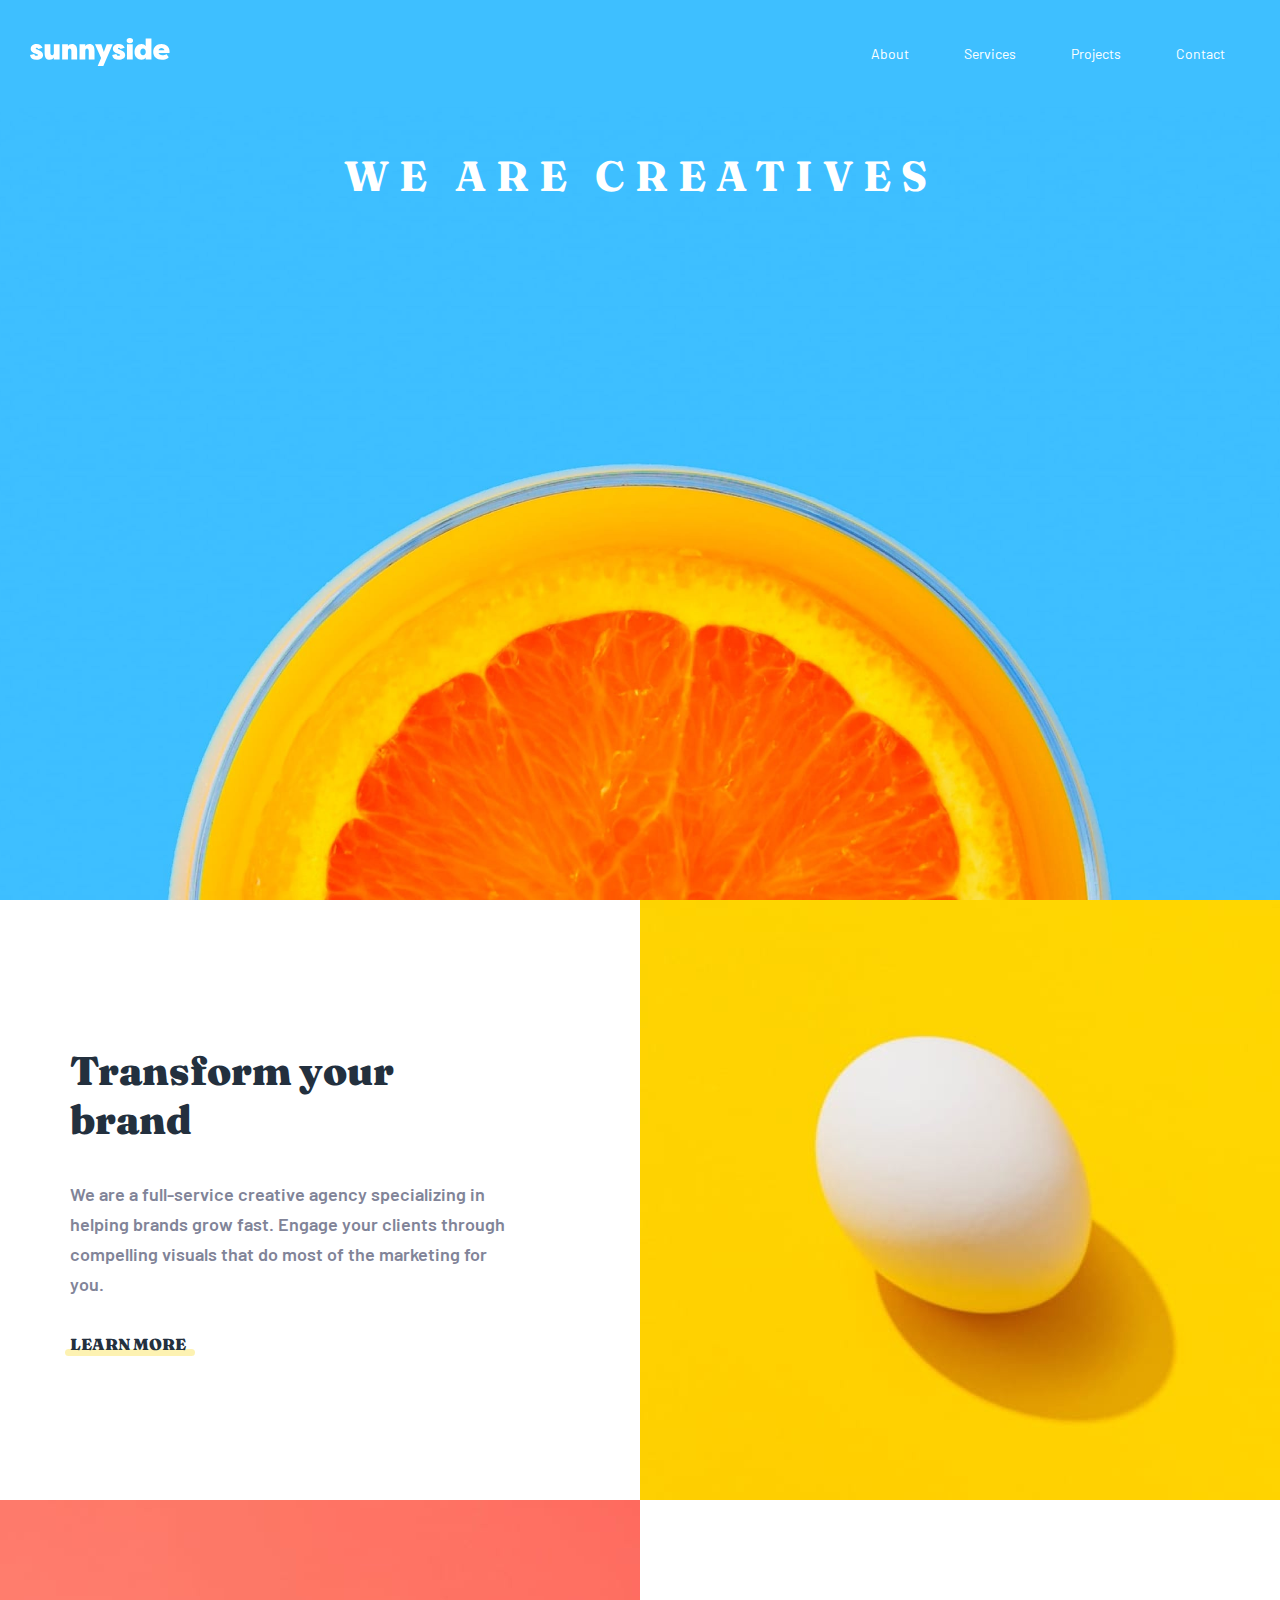
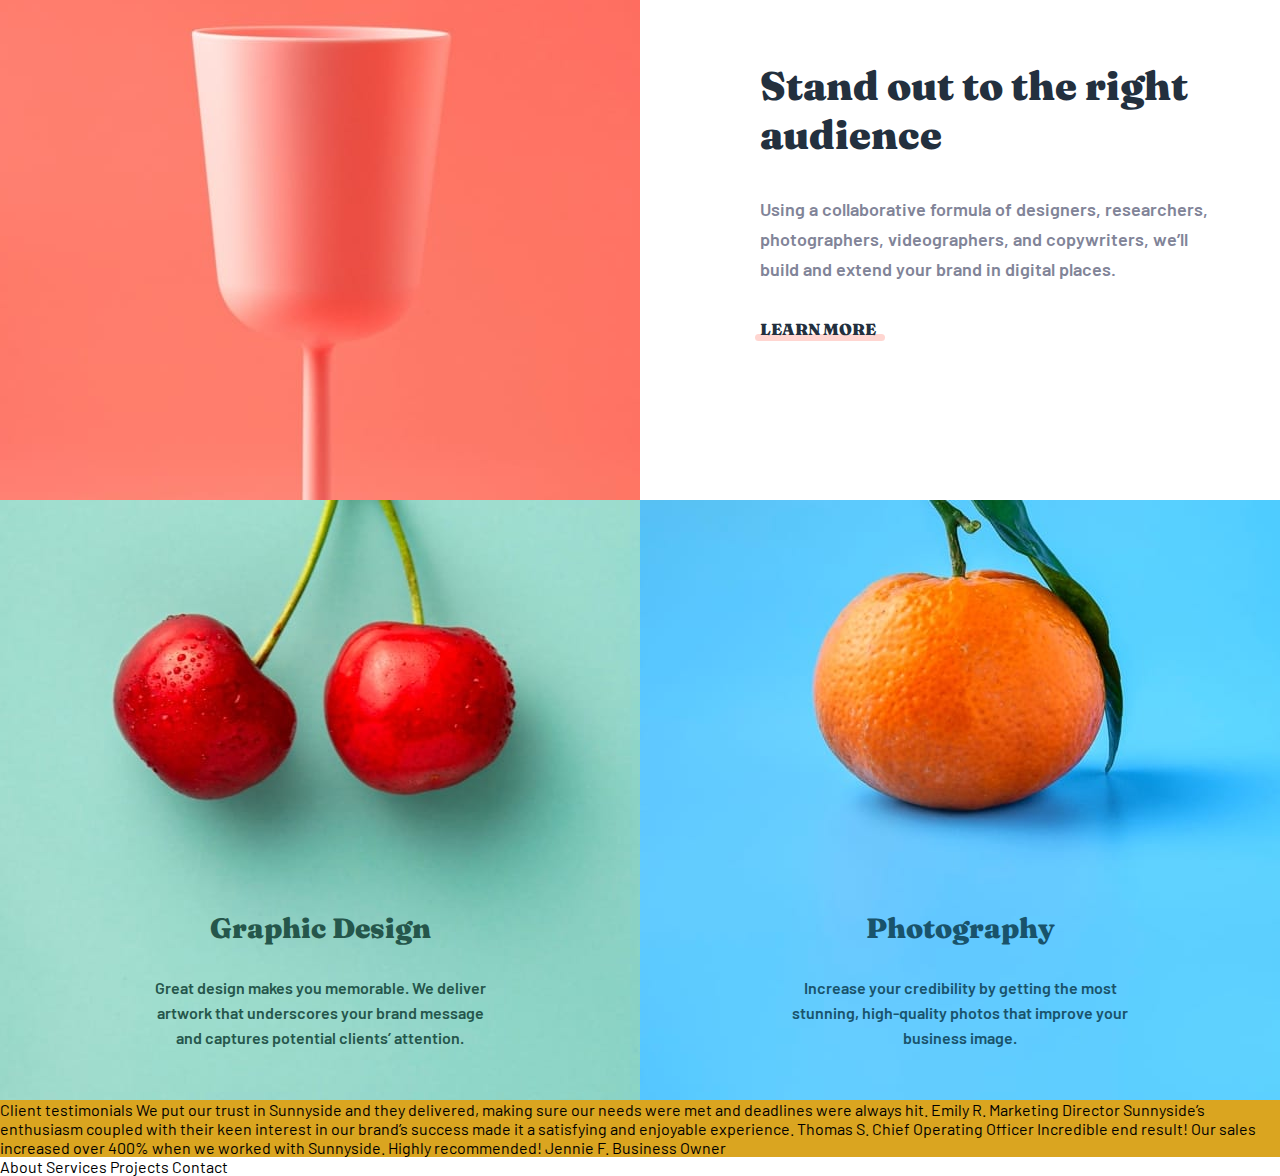
==== index.html @ e9a4edba "first commit" ====
<!DOCTYPE html>
<html lang="en">
<head>
    <meta charset="UTF-8">
    <meta name="viewport" content="width=device-width, initial-scale=1.0">

    <link rel="icon" type="image/png" sizes="32x32" href="./images/favicon-32x32.png">

    <link rel="preconnect" href="https://fonts.googleapis.com">
    <link rel="preconnect" href="https://fonts.gstatic.com" crossorigin>
    <link href="https://fonts.googleapis.com/css2?family=Barlow:wght@600&display=swap" rel="stylesheet">
    <link rel="preconnect" href="https://fonts.googleapis.com">
    <link rel="preconnect" href="https://fonts.gstatic.com" crossorigin>
    <link href="https://fonts.googleapis.com/css2?family=Fraunces:opsz,wght@9..144,100..900&display=swap" rel="stylesheet">

    <link rel="stylesheet" href="./src/reset.css">
    <link rel="stylesheet" href="./src/variables.css">
    <link rel="stylesheet" href="./src/style.css">

    <title>Frontend Mentor | Sunnyside agency landing page</title>
</head>
<body>
    <header>
        <a href="#" alt="Sunnyside logo">
            <img src="./src/images/logo.svg" alt="Sunnyside Logo">
        </a>
        <nav>
            <ul>
                <li>About</li>
                <li>Services</li>
                <li>Projects</li>
                <li>Contact</li>
            </ul>
        </nav>
    </header>
    <main>
        <section class="hero">
            <h1>We are creatives</h1>
        </section>
        <section class="services">
            <div class="services-1">
                <div class="service-without-bg">
                    <h2>Transform your brand</h2>
                    <p class="description">We are a full-service creative agency specializing in helping brands grow fast. 
                    Engage your clients through compelling visuals that do most of the marketing for you.</p>
                    <p class="learn-more-service-1">Learn more</p>
                </div>
            </div>
            <div class="services-2">
            </div>
            <div class="services-3">
            </div>
            <div class="services-4">
                <div class="service-without-bg">
                    <h2>Stand out to the right audience</h2>
                    <p class="description"> Using a collaborative formula of designers, researchers, photographers, videographers, and copywriters, we’ll build and extend your brand in digital places.</p>
                    <p class="learn-more-service-2">Learn more</p>
                </div>
            </div>
            <div class="services-5">
                <div class="design">
                    <h2>Graphic Design</h2>
                    <p>Great design makes you memorable. We deliver artwork that underscores your brand message and captures potential clients’ attention.</p>
                </div>
            </div>
            <div class="services-6">
                <div class="photography">
                    <h2>Photography</h2>
                    <p>Increase your credibility by getting the most stunning, high-quality photos that improve your business image.</p>
                </div>
            </div>
        </section>
        <section class="clients-testimonials">
            Client testimonials
        
            We put our trust in Sunnyside and they delivered, making sure our needs were met and deadlines were always hit.
            Emily R.
            Marketing Director
        
            Sunnyside’s enthusiasm coupled with their keen interest in our brand’s success made it a satisfying and enjoyable experience.
            Thomas S.
            Chief Operating Officer
        
            Incredible end result! Our sales increased over 400% when we worked with Sunnyside. Highly recommended!
            Jennie F.
            Business Owner
        </section>
    </main>
    <footer>
        About
        Services
        Projects
        Contact
    </footer>
</body>
</html>
---- src/variables.css ----
:root{
    --Soft-red: hsl(7, 99%, 70%);
    --Yellow: hsl(51, 100%, 49%);
    --Dark-desaturat-cyan: hsl(167, 40%, 24%);
    --Dark-blue: hsl(198, 62%, 26%);
    --Dark-moderate-cyan: hsl(168, 34%, 41%);
    
    --Very-dark-desaturated-blue: hsl(212, 27%, 19%);
    --Very-dark-grayish-blue: hsl(213, 9%, 39%);
    --Dark-grayish-blue: hsl(232, 10%, 55%);
    --Grayish-blue: hsl(210, 4%, 67%);
}
---- src/style.css ----
body{
    font-family: 'Barlow', sans-serif;
}

header{
    background-color: #3EBFFF;
    display: flex;
    justify-content: space-between;
    align-items: center;
    padding: 30px;
    position: absolute;
    width: 100%;
}

header > a > img{
    width: 140px;
} 

header > nav > ul{
    color: white;
    display: flex;
    justify-items: center;
    gap: 5px;
}

header > nav > ul > li{
    font-size: 14px;
    padding: 15px 25px;
}

header > nav > ul > li:hover{
    background-color: #fff;
    border-radius: 30px;
    color: #000;
    font-family: 'Fraunces', serif;
    font-weight: 900;
    text-transform: uppercase;
    font-size: 12px;
}

main{
    background-color: goldenrod;
}

.hero{
    background-image: url(./images/desktop/image-header.jpg);
    background-repeat: no-repeat;
    background-size: cover;
    background-position: bottom;
    height: 100vh;
    display: flex;
    justify-content: center;
    padding-top: 100px;
}

.hero > h1{
    font-size: 42px;
    color: #fff;
    margin-top: 50px;
    text-transform: uppercase;
    font-family: 'Fraunces', serif;
    letter-spacing: 10px;
}

.services{
    background-color: greenyellow;
    display: grid;
    grid-template: repeat(3, 600px) / repeat(2, 1fr);
}

.services-1{
    grid-column: 1 / span 1;
    display: flex;
    justify-content: flex-end;
    padding: 0 120px 0 0;
    background-color: #fff;
}

.services-2{
    background: url(./images/desktop/image-transform.jpg) no-repeat center / cover;
    grid-column: 2 / span 1;
}

.services-3{
    background: url(./images/desktop/image-stand-out.jpg) no-repeat center / cover;
    grid-column: 1 / span 1;
}

.services-4{
    background-color: #fff;
    grid-column: 1 / span 1;
    display: flex;
    padding: 0 0 0 120px;
    grid-column: 2 / span 1;
}

.services-5, .services-6{
    display: flex;
    justify-content: center;
    align-items: end;
    padding: 0 0 50px 0;
}

.services-5{
    grid-column: 1 / span 1;
    background: url(./images/desktop/image-graphic-design.jpg) no-repeat top / cover;
}

.services-6{
    grid-column: 2 / span 1;
    background: url(./images/desktop/image-photography.jpg) no-repeat top / cover;
}

.service-without-bg{
    display: flex;
    justify-content: center;
    flex-direction: column;
    text-align: left;
    gap: 35px;
    max-width: 450px;
}

.service-without-bg> h2{
    font-size: 40px;
    font-family: 'Fraunces', serif;
    font-weight: 900;
    color: var(--Very-dark-desaturated-blue);
} 

.service-without-bg > .description{
    font-size: 18px;
    font-weight: 600;
    color: var(--Dark-grayish-blue);
    line-height: 30px;
} 

.service-without-bg > .learn-more-service-1, .service-without-bg > .learn-more-service-2{
    font-size: 16px;
    display: inline-block;
    font-family: 'Fraunces', serif;
    font-weight: 900;
    color: var(--Very-dark-desaturated-blue);
    text-transform: uppercase;
    position: relative;
    z-index: 1;
} 

.service-without-bg > .learn-more-service-1::after, .service-without-bg > .learn-more-service-2::after{
    content: '';
    position: absolute;
    top: 15px;
    left: -5px;
    border-radius: 30px;
    width: 130px;
    height: 7px;
    z-index: -1;
    opacity: 30%;
}

.learn-more-service-1::after{
    background-color: var(--Yellow);
}

.learn-more-service-2::after{
    background-color: var(--Soft-red);
}

.learn-more-service-1:hover::after, .learn-more-service-2:hover::after{
    opacity: 100%;
}

.design, .photography{
    display: flex;
    flex-direction: column;
    text-align: center;
    gap: 30px;
    max-width: 350px;
}

.design > h2, .photography > h2{
    font-family: 'Fraunces', serif;
    font-size: 28px;
    font-weight: 900;
}

.design > p, .photography > p{
    font-size: 16px;
    line-height: 25px;
    font-weight: 600;
}

.design{
    color: var(--Dark-desaturat-cyan);
}

.photography{
    color: var(--Dark-blue);
}


.client-testimonials{
    background-color: #fff;
}
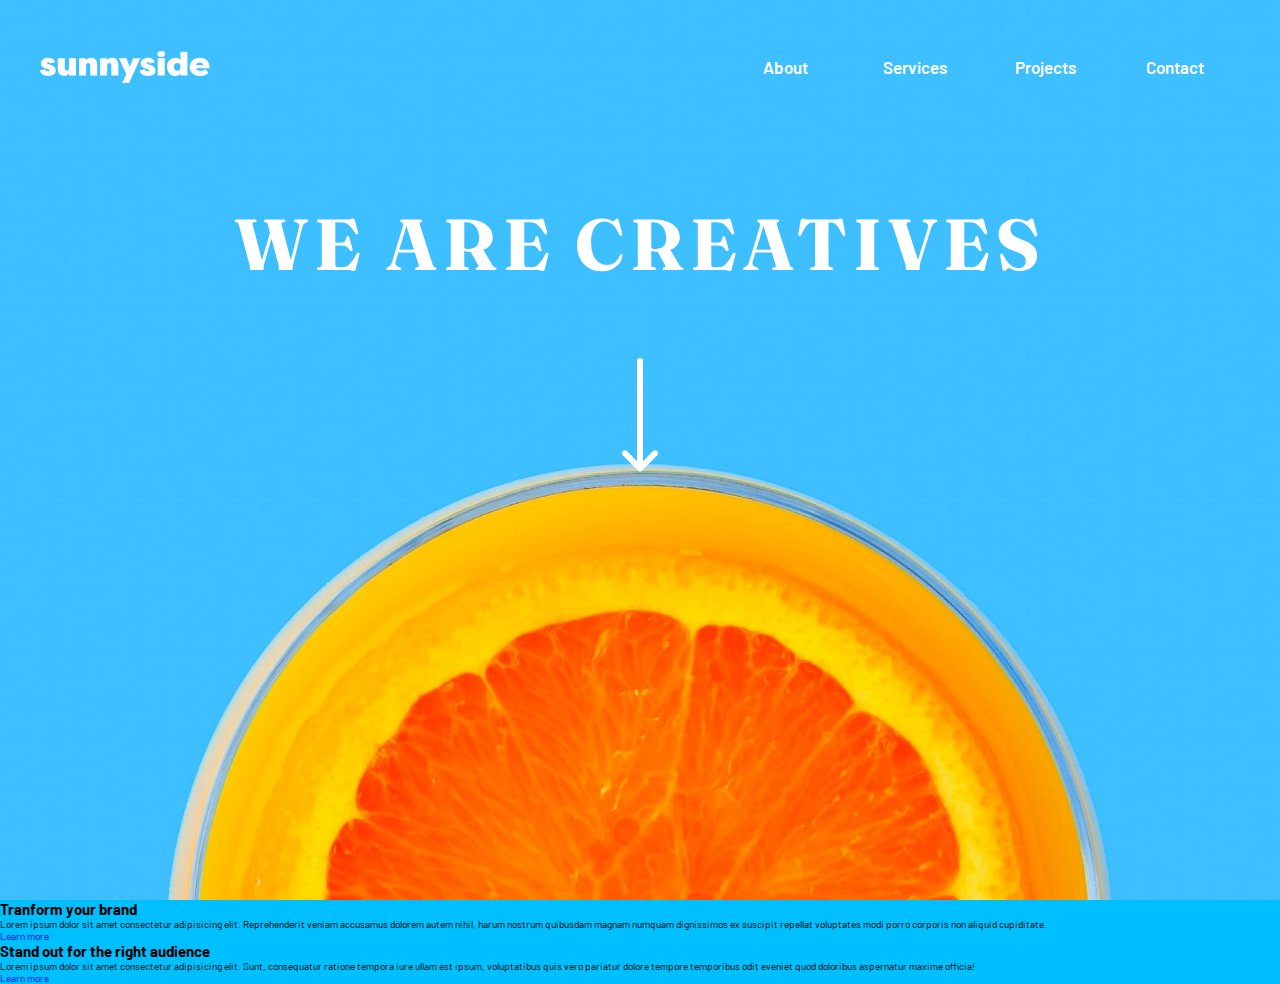
==== commit 6ccfcc32: "style: header and hero" ====
--- a/index.html
+++ b/index.html
@@ -3,94 +3,76 @@
 <head>
     <meta charset="UTF-8">
     <meta name="viewport" content="width=device-width, initial-scale=1.0">
+    <title>Sunnyside Agency</title>
 
-    <link rel="icon" type="image/png" sizes="32x32" href="./images/favicon-32x32.png">
+<link rel="stylesheet" href="./src/reset.css">
+<link rel="stylesheet" href="./src/variables.css">
+<link rel="stylesheet" href="./src/global.css">
+<link rel="stylesheet" href="./src/header.css">
 
-    <link rel="preconnect" href="https://fonts.googleapis.com">
-    <link rel="preconnect" href="https://fonts.gstatic.com" crossorigin>
-    <link href="https://fonts.googleapis.com/css2?family=Barlow:wght@600&display=swap" rel="stylesheet">
-    <link rel="preconnect" href="https://fonts.googleapis.com">
-    <link rel="preconnect" href="https://fonts.gstatic.com" crossorigin>
-    <link href="https://fonts.googleapis.com/css2?family=Fraunces:opsz,wght@9..144,100..900&display=swap" rel="stylesheet">
+<link rel="preconnect" href="https://fonts.googleapis.com">
+<link rel="preconnect" href="https://fonts.gstatic.com" crossorigin>
+<link href="https://fonts.googleapis.com/css2?family=Roboto:wght@100;400;500;700;900&display=swap" rel="stylesheet">
 
-    <link rel="stylesheet" href="./src/reset.css">
-    <link rel="stylesheet" href="./src/variables.css">
-    <link rel="stylesheet" href="./src/style.css">
-
-    <title>Frontend Mentor | Sunnyside agency landing page</title>
 </head>
 <body>
     <header>
-        <a href="#" alt="Sunnyside logo">
-            <img src="./src/images/logo.svg" alt="Sunnyside Logo">
-        </a>
-        <nav>
+        <img src="./src/images/logo.svg" alt="Sunnyside Logo" class="logo">
+        <nav class="menu">
+            <input type="checkbox" id="hamburger-menu">
+            <label for="hamburger-menu">
+                <img src="./src/images/icon-hamburger.svg" class="hamburger">
+            </label>
+            <div class="triangle"></div>
             <ul>
-                <li>About</li>
-                <li>Services</li>
-                <li>Projects</li>
-                <li>Contact</li>
+                <li>
+                    <a href="#about">About</a>
+                </li>
+                <li>
+                    <a href="#services">Services</a>
+                </li>
+                <li>
+                    <a href="#projects">Projects</a>
+                </li>
+                <li>
+                    <a href="#contact">Contact</a>
+                </li>
             </ul>
         </nav>
     </header>
-    <main>
-        <section class="hero">
+        <section id="hero">
             <h1>We are creatives</h1>
-        </section>
-        <section class="services">
-            <div class="services-1">
-                <div class="service-without-bg">
-                    <h2>Transform your brand</h2>
-                    <p class="description">We are a full-service creative agency specializing in helping brands grow fast. 
-                    Engage your clients through compelling visuals that do most of the marketing for you.</p>
-                    <p class="learn-more-service-1">Learn more</p>
-                </div>
+            <img src="./src/images/icon-arrow-down.svg" class="arrow">
+        </section>    
+        <section id="about">
+            <div>
+                <h2>Tranform your brand</h2>
+                <p>Lorem ipsum dolor sit amet consectetur adipisicing elit. Reprehenderit veniam accusamus dolorem autem nihil, harum nostrum quibusdam magnam numquam dignissimos ex suscipit repellat voluptates modi porro corporis non aliquid cupiditate.</p>
+                <a href="#" class="learn-more">Learn more</a>
             </div>
-            <div class="services-2">
+            <div>
+
             </div>
-            <div class="services-3">
+            <div>
+
             </div>
-            <div class="services-4">
-                <div class="service-without-bg">
-                    <h2>Stand out to the right audience</h2>
-                    <p class="description"> Using a collaborative formula of designers, researchers, photographers, videographers, and copywriters, we’ll build and extend your brand in digital places.</p>
-                    <p class="learn-more-service-2">Learn more</p>
-                </div>
-            </div>
-            <div class="services-5">
-                <div class="design">
-                    <h2>Graphic Design</h2>
-                    <p>Great design makes you memorable. We deliver artwork that underscores your brand message and captures potential clients’ attention.</p>
-                </div>
-            </div>
-            <div class="services-6">
-                <div class="photography">
-                    <h2>Photography</h2>
-                    <p>Increase your credibility by getting the most stunning, high-quality photos that improve your business image.</p>
-                </div>
+            <div>
+                <h2>Stand out for the right audience</h2>
+                <p>Lorem ipsum dolor sit amet consectetur adipisicing elit. Sunt, consequatur ratione tempora iure ullam est ipsum, voluptatibus quis vero pariatur dolore tempore temporibus odit eveniet quod doloribus aspernatur maxime officia!</p>
+                <a href="#" class="learn-more">Learn more</a>
             </div>
         </section>
-        <section class="clients-testimonials">
-            Client testimonials
-        
-            We put our trust in Sunnyside and they delivered, making sure our needs were met and deadlines were always hit.
-            Emily R.
-            Marketing Director
-        
-            Sunnyside’s enthusiasm coupled with their keen interest in our brand’s success made it a satisfying and enjoyable experience.
-            Thomas S.
-            Chief Operating Officer
-        
-            Incredible end result! Our sales increased over 400% when we worked with Sunnyside. Highly recommended!
-            Jennie F.
-            Business Owner
+        <section id="services">
+
         </section>
-    </main>
+        <section id="clients">
+
+        </section>
+        <section id="projects">
+
+        </section>
     <footer>
-        About
-        Services
-        Projects
-        Contact
+
     </footer>
 </body>
 </html>--- a/src/variables.css
+++ b/src/variables.css
@@ -1,12 +1,12 @@
 :root{
-    --Soft-red: hsl(7, 99%, 70%);
-    --Yellow: hsl(51, 100%, 49%);
-    --Dark-desaturat-cyan: hsl(167, 40%, 24%);
-    --Dark-blue: hsl(198, 62%, 26%);
-    --Dark-moderate-cyan: hsl(168, 34%, 41%);
-    
-    --Very-dark-desaturated-blue: hsl(212, 27%, 19%);
-    --Very-dark-grayish-blue: hsl(213, 9%, 39%);
-    --Dark-grayish-blue: hsl(232, 10%, 55%);
-    --Grayish-blue: hsl(210, 4%, 67%);
+    --red: hsl(7, 99%, 70%);
+    --yellow: hsl(51, 100%, 49%);
+    --darker-green: hsl(167, 40%, 24%);
+    --lighter-green: hsl(168, 34%, 41%);
+    --blue: hsl(198, 62%, 26%);
+
+    --neutral-blue-1: hsl(212, 27%, 19%);
+    --neutral-blue-2: hsl(213, 9%, 39%);
+    --neutral-blue-3: hsl(232, 10%, 55%);
+    --neutral-blue-4: hsl(210, 4%, 67%);
 }
--- a/src/global.css
+++ b/src/global.css
@@ -0,0 +1,61 @@
+@import url('https://fonts.googleapis.com/css2?family=Barlow:wght@400;600&display=swap');
+@import url('https://fonts.googleapis.com/css2?family=Fraunces:ital,opsz,wght@0,9..144,100..900;1,9..144,100..900&display=swap');
+
+html{
+    font-size: 62.5%;
+}
+
+body{
+    display: grid;
+    grid-template-areas:"header header header header"
+                        "hero hero hero hero"
+                        "about about about about"
+                        "services services services services"
+                        "clients clients clients clients"
+                        "projects projects projects projects"
+                        "footer footer footer footer";
+    grid-template-columns: repeat(4, 1fr);
+    font-family: 'Barlow', sans-serif;
+}
+
+#hero{
+    grid-area: hero;
+    height: 100vh;
+    background: url('../src/images/desktop/image-header.jpg') center  bottom / cover no-repeat;
+    display: flex;
+    flex-direction: column;
+    align-items: center;
+    gap: 70px;
+    text-transform: uppercase;
+    font-size: 3.6rem;
+    color: #fff;
+    padding-top: 200px;
+    font-family: 'Fraunces', serif;
+    font-weight: 900;
+    letter-spacing: 6px;
+}
+
+#about{
+    grid-area: about;
+    background-color: deepskyblue;
+}
+
+#services{
+    grid-area: services;
+    background-color: orchid;
+}
+
+#projects{
+    grid-area: clients;
+    background-color: orangered;
+}
+
+#projects{
+    grid-area: projects;
+    background-color: blueviolet;
+}
+
+footer{
+    grid-area: footer;
+    background-color: var(--lighter-green);
+}--- a/src/header.css
+++ b/src/header.css
@@ -0,0 +1,104 @@
+header{
+    grid-area: header;
+    position: absolute;
+    top: 0;
+    width: 100%;
+    display: flex;
+    justify-content: space-between;
+    align-items: center;
+    padding: 40px;
+}
+
+.logo{
+    width: 170px;
+}
+
+input{
+    display: none;
+}
+
+.hamburger{
+    display: none;
+}
+
+.menu > ul{
+    display: flex;
+}
+
+.menu > ul > li{
+    width: 130px;
+}
+
+.menu > ul > li > a{
+    display: inline-block;
+    width: 100%;
+    padding: 17px 0px;
+    font-size: 1.7rem;
+    font-weight: 600;
+    color: #fff;
+    text-align: center;
+} 
+
+.menu > ul > li > a:hover{
+    background-color: #fff;
+    color: var(--neutral-blue-1);
+    border-radius: 30px;
+    text-transform: uppercase;
+    font-family: 'Fraunces', serif;
+    font-weight: 700;
+    font-size: 1.5rem;
+}
+
+@media(max-width: 900px){
+
+    header{
+        padding: 40px 20px;
+    }
+
+    .logo{
+        width: 120px;
+    }
+
+    .hamburger{
+        display: block;
+    }
+
+    .menu > ul{
+        display: none;
+    }
+
+    input:checked ~ .triangle{
+        width: 50;
+        height: 50;
+        border-top: 20px solid transparent;
+        border-bottom: 20px solid transparent;
+        border-right: 20px solid #fff;
+        position: absolute;
+        right: 0;
+        top: 100px;
+        right: 20px;
+    }
+
+    input:checked ~ ul{
+        display: flex;
+        padding: 20px 0;
+    }
+
+    .menu ul{
+        align-items: center;
+        width: 320px;
+        flex-direction: column;
+        position: absolute;
+        top: 120px;
+        right: 20px;
+        background-color: #fff;
+    }
+
+    .menu > ul > li > a{
+        color: var(--neutral-blue-3);
+    }
+
+    .menu > ul > li > a:hover{
+        background-color: var(--yellow);
+    }
+}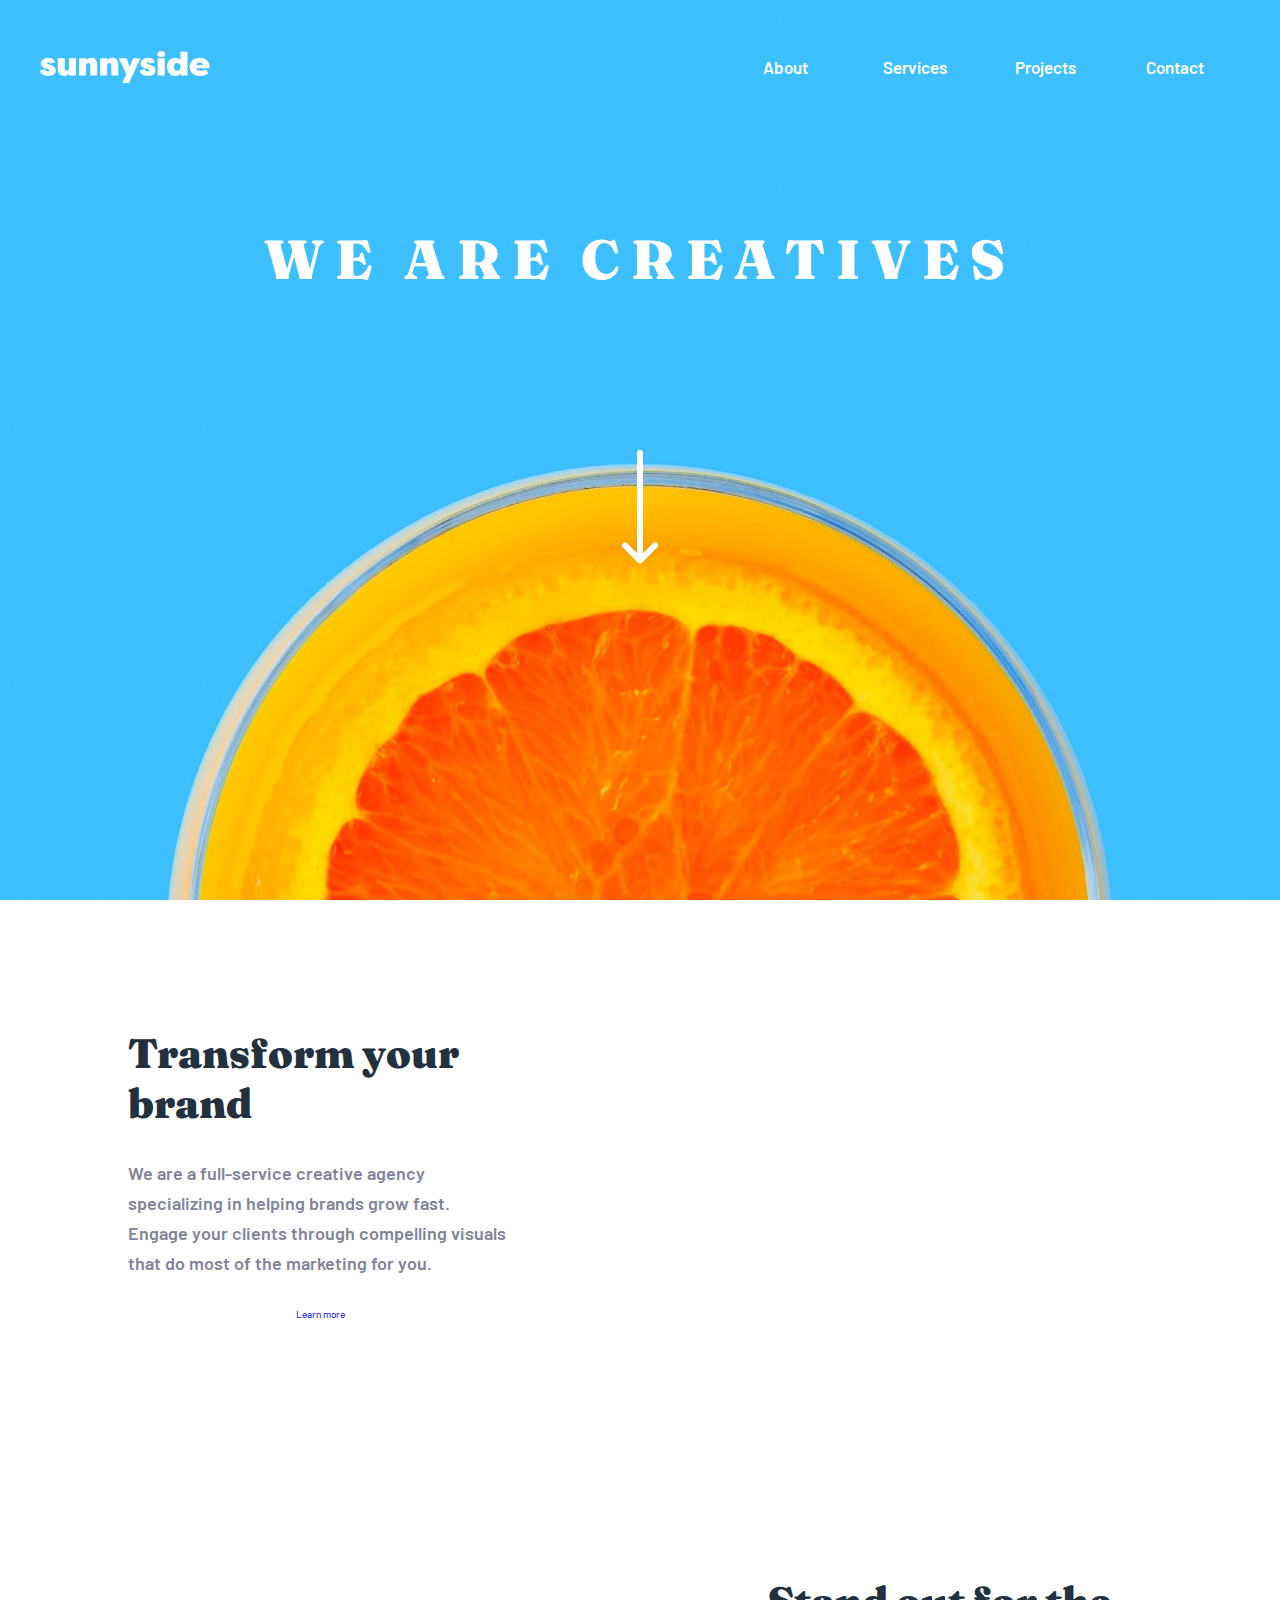
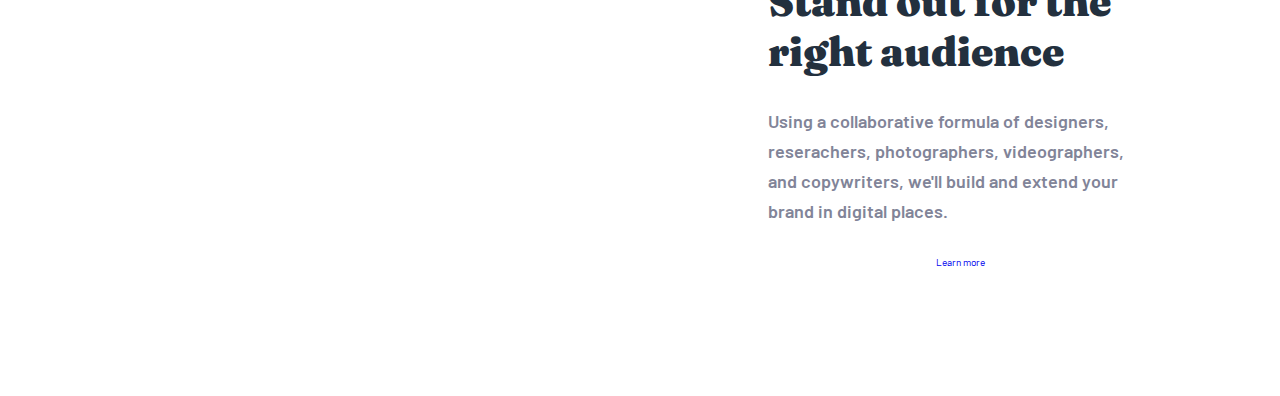
==== commit 35909f09: "Style: Hero" ====
--- a/index.html
+++ b/index.html
@@ -5,14 +5,16 @@
     <meta name="viewport" content="width=device-width, initial-scale=1.0">
     <title>Sunnyside Agency</title>
 
-<link rel="stylesheet" href="./src/reset.css">
-<link rel="stylesheet" href="./src/variables.css">
-<link rel="stylesheet" href="./src/global.css">
-<link rel="stylesheet" href="./src/header.css">
+    <link rel="stylesheet" href="./src/css/reset.css">
+    <link rel="stylesheet" href="./src/css/variables.css">
+    <link rel="stylesheet" href="./src/css/global.css">
+    <link rel="stylesheet" href="./src/css/header.css">
+    <link rel="stylesheet" href="./src/css/hero.css">
+    <link rel="stylesheet" href="./src/css/about.css">
 
-<link rel="preconnect" href="https://fonts.googleapis.com">
-<link rel="preconnect" href="https://fonts.gstatic.com" crossorigin>
-<link href="https://fonts.googleapis.com/css2?family=Roboto:wght@100;400;500;700;900&display=swap" rel="stylesheet">
+    <link rel="preconnect" href="https://fonts.googleapis.com">
+    <link rel="preconnect" href="https://fonts.gstatic.com" crossorigin>
+    <link href="https://fonts.googleapis.com/css2?family=Roboto:wght@100;400;500;700;900&display=swap" rel="stylesheet">
 
 </head>
 <body>
@@ -45,20 +47,24 @@
             <img src="./src/images/icon-arrow-down.svg" class="arrow">
         </section>    
         <section id="about">
-            <div>
-                <h2>Tranform your brand</h2>
-                <p>Lorem ipsum dolor sit amet consectetur adipisicing elit. Reprehenderit veniam accusamus dolorem autem nihil, harum nostrum quibusdam magnam numquam dignissimos ex suscipit repellat voluptates modi porro corporis non aliquid cupiditate.</p>
+            <div class="about-text">
+                <h2>Transform your brand</h2>
+                <p>
+                    We are a full-service creative agency specializing in helping brands grow fast. Engage your clients through compelling visuals that do most of the marketing for you.
+                </p>
                 <a href="#" class="learn-more">Learn more</a>
             </div>
-            <div>
+            <div clas="about-img">
 
             </div>
-            <div>
+            <div clas="about-img">
 
             </div>
-            <div>
+            <div class="about-text">
                 <h2>Stand out for the right audience</h2>
-                <p>Lorem ipsum dolor sit amet consectetur adipisicing elit. Sunt, consequatur ratione tempora iure ullam est ipsum, voluptatibus quis vero pariatur dolore tempore temporibus odit eveniet quod doloribus aspernatur maxime officia!</p>
+                <p>
+                    Using a collaborative formula of designers, reserachers, photographers, videographers, and copywriters, we'll build and extend your brand in digital places.
+                </p>
                 <a href="#" class="learn-more">Learn more</a>
             </div>
         </section>
--- a/src/css/variables.css
+++ b/src/css/variables.css
@@ -0,0 +1,12 @@
+:root{
+    --red: hsl(7, 99%, 70%);
+    --yellow: hsl(51, 100%, 49%);
+    --darker-green: hsl(167, 40%, 24%);
+    --lighter-green: hsl(168, 34%, 41%);
+    --blue: hsl(198, 62%, 26%);
+
+    --neutral-blue-1: hsl(212, 27%, 19%);
+    --neutral-blue-2: hsl(213, 9%, 39%);
+    --neutral-blue-3: hsl(232, 10%, 55%);
+    --neutral-blue-4: hsl(210, 4%, 67%);
+}
--- a/src/css/global.css
+++ b/src/css/global.css
@@ -0,0 +1,40 @@
+@import url('https://fonts.googleapis.com/css2?family=Barlow:wght@400;600&display=swap');
+@import url('https://fonts.googleapis.com/css2?family=Fraunces:ital,opsz,wght@0,9..144,100..900;1,9..144,100..900&display=swap');
+
+html{
+    font-size: 62.5%;
+}
+
+body{
+    display: grid;
+    grid-template-areas:"header header header header"
+                        "hero hero hero hero"
+                        "about about about about"
+                        "services services services services"
+                        "clients clients clients clients"
+                        "projects projects projects projects"
+                        "footer footer footer footer";
+    grid-template-columns: repeat(4, 1fr);
+    font-family: 'Barlow', sans-serif;
+}
+
+
+#services{
+    grid-area: services;
+    background-color: orchid;
+}
+
+#projects{
+    grid-area: clients;
+    background-color: orangered;
+}
+
+#projects{
+    grid-area: projects;
+    background-color: blueviolet;
+}
+
+footer{
+    grid-area: footer;
+    background-color: var(--lighter-green);
+}--- a/src/css/header.css
+++ b/src/css/header.css
@@ -0,0 +1,105 @@
+header{
+    grid-area: header;
+    position: absolute;
+    top: 0;
+    width: 100%;
+    display: flex;
+    justify-content: space-between;
+    align-items: center;
+    padding: 40px;
+}
+
+.logo{
+    width: 170px;
+}
+
+input{
+    display: none;
+}
+
+.hamburger{
+    display: none;
+}
+
+.menu > ul{
+    display: flex;
+}
+
+.menu > ul > li{
+    width: 130px;
+}
+
+.menu > ul > li > a{
+    display: inline-block;
+    width: 100%;
+    padding: 17px 0px;
+    font-size: 1.7rem;
+    font-weight: 600;
+    color: #fff;
+    text-align: center;
+} 
+
+.menu > ul > li > a:hover{
+    background-color: #fff;
+    color: var(--neutral-blue-1);
+    border-radius: 30px;
+    text-transform: uppercase;
+    font-family: 'Fraunces', serif;
+    font-weight: 700;
+    font-size: 1.5rem;
+}
+
+@media(max-width: 900px){
+
+    header{
+        padding: 40px 20px;
+    }
+
+    .logo{
+        width: 120px;
+    }
+
+    .hamburger{
+        display: block;
+    }
+
+    .menu > ul{
+        display: none;
+    }
+
+    input:checked ~ .triangle{
+        width: 50;
+        height: 50;
+        border-top: 20px solid transparent;
+        border-bottom: 20px solid transparent;
+        border-right: 20px solid #fff;
+        position: absolute;
+        right: 0;
+        top: 100px;
+        right: 20px;
+    }
+
+    input:checked ~ ul{
+        display: flex;
+        padding: 20px 0;
+        z-index: 1;
+    }
+
+    .menu ul{
+        align-items: center;
+        width: 320px;
+        flex-direction: column;
+        position: absolute;
+        top: 120px;
+        right: 20px;
+        background-color: #fff;
+    }
+
+    .menu > ul > li > a{
+        color: var(--neutral-blue-3);
+    }
+
+    .menu > ul > li > a:hover{
+        background-color: var(--yellow);
+    }
+}--- a/src/css/hero.css
+++ b/src/css/hero.css
@@ -0,0 +1,37 @@
+#hero{
+    grid-area: hero;
+    height: 100vh;
+    background: url('../images/desktop/image-header.jpg') center  bottom / cover no-repeat;
+    display: flex;
+    justify-content: center;
+}
+
+#hero > h1{
+    text-transform: uppercase;
+    font-family: 'Fraunces', serif;
+    font-weight: 900;
+    letter-spacing: 1.1rem;
+    font-size: 5.5rem;
+    color: #fff;
+    position: absolute;
+    top: 25%;
+    text-align: center;
+}
+
+#hero > .arrow{
+    top: 50%;
+    position: absolute;
+    animation: downarrow 0.8s infinite alternate ease-in-out;
+}
+
+@-webkit-keyframes downarrow{
+    0% { -webkit-transform: translateY(-40px); opacity: 0.1;}
+    100% { -webkit-transform: translateY(0); opacity: 1;}
+}
+
+@media(max-width: 900px){
+
+    #hero > h1{
+        font-size: 3.5rem;
+    }
+}--- a/src/css/about.css
+++ b/src/css/about.css
@@ -0,0 +1,28 @@
+#about{
+    grid-area: about;
+    display: grid;
+    grid-template-columns: 1fr 1fr;
+}
+
+.about-text{
+    padding: 20%;
+    display: flex;
+    flex-direction: column;
+    align-items: center;
+    justify-content: center;
+    gap: 30px;
+}
+
+.about-text > h2{
+    color: var(--neutral-blue-1);
+    font-family: 'Fraunces', serif;
+    font-size: 4.1rem;
+    font-weight: 900;
+}
+
+.about-text > p{
+    color: var(--neutral-blue-3);
+    font-size: 1.8rem;
+    font-weight: 600;
+    line-height: 3rem;
+}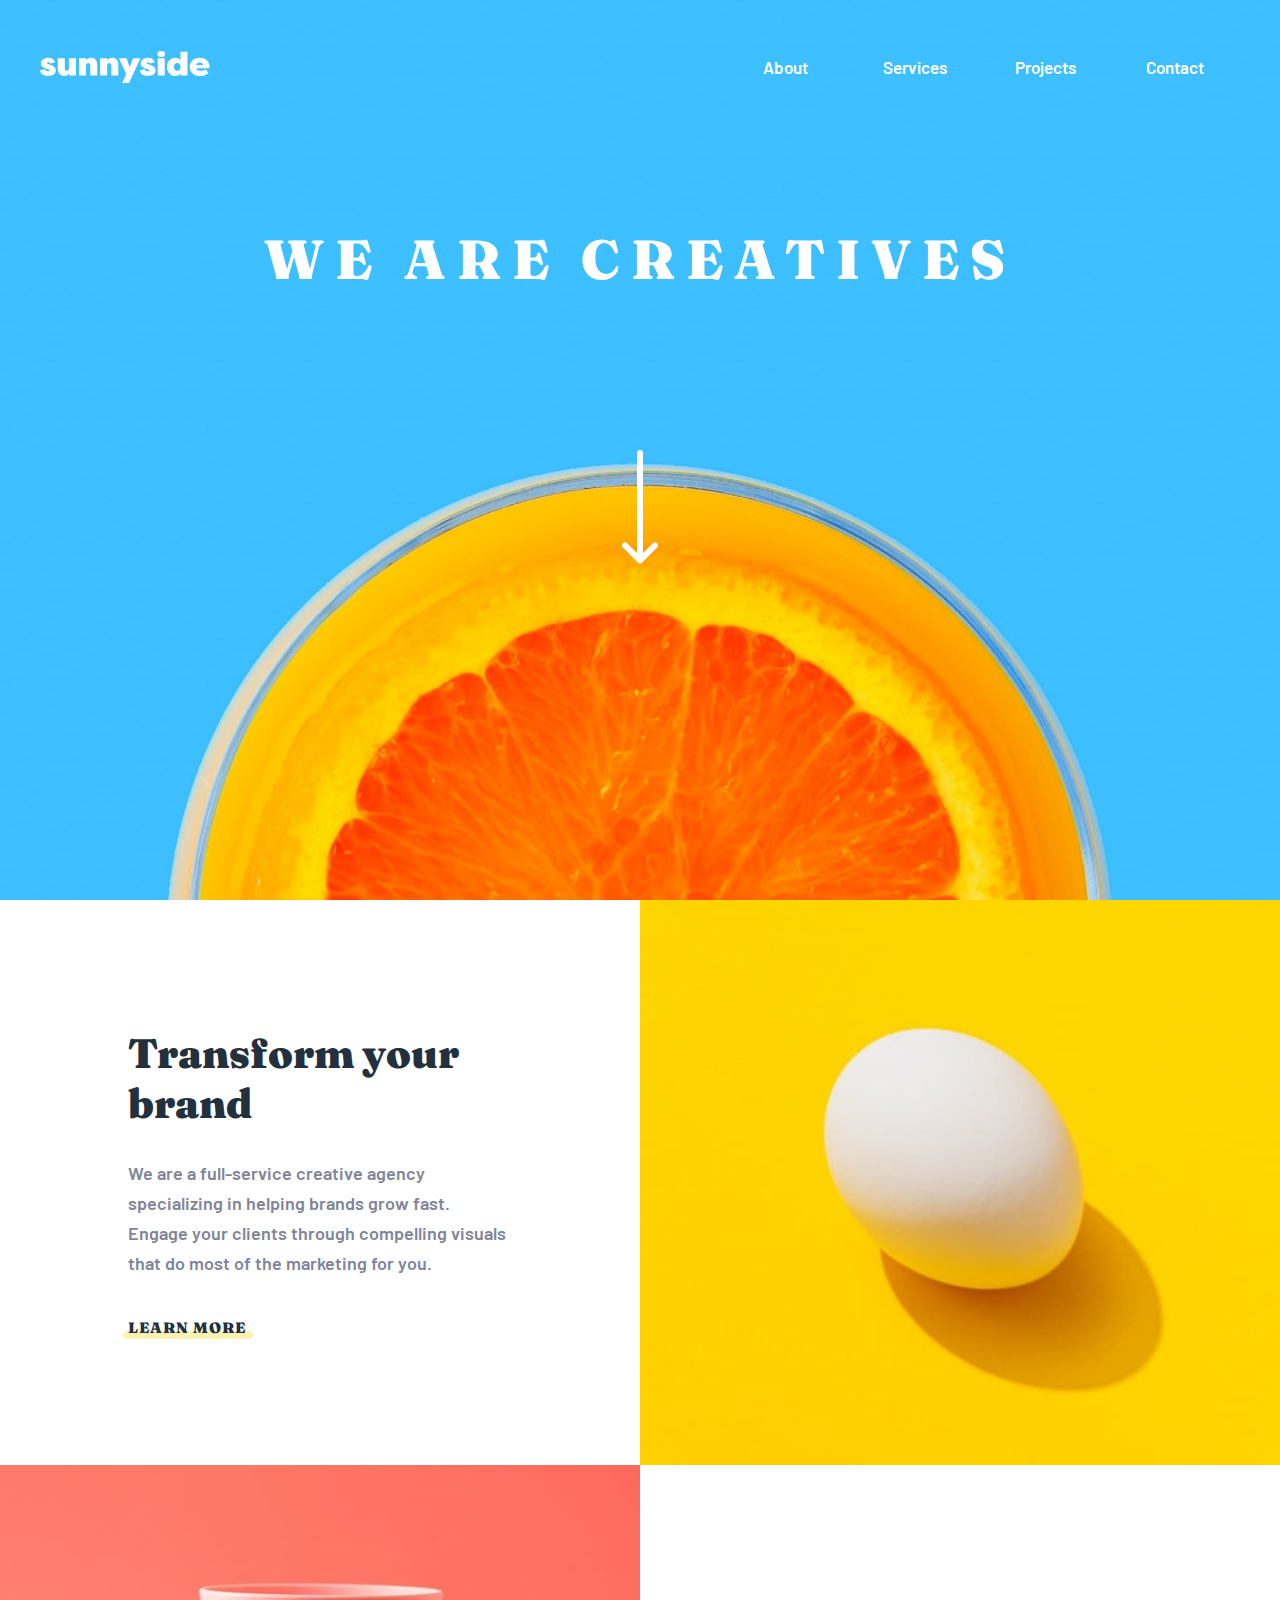
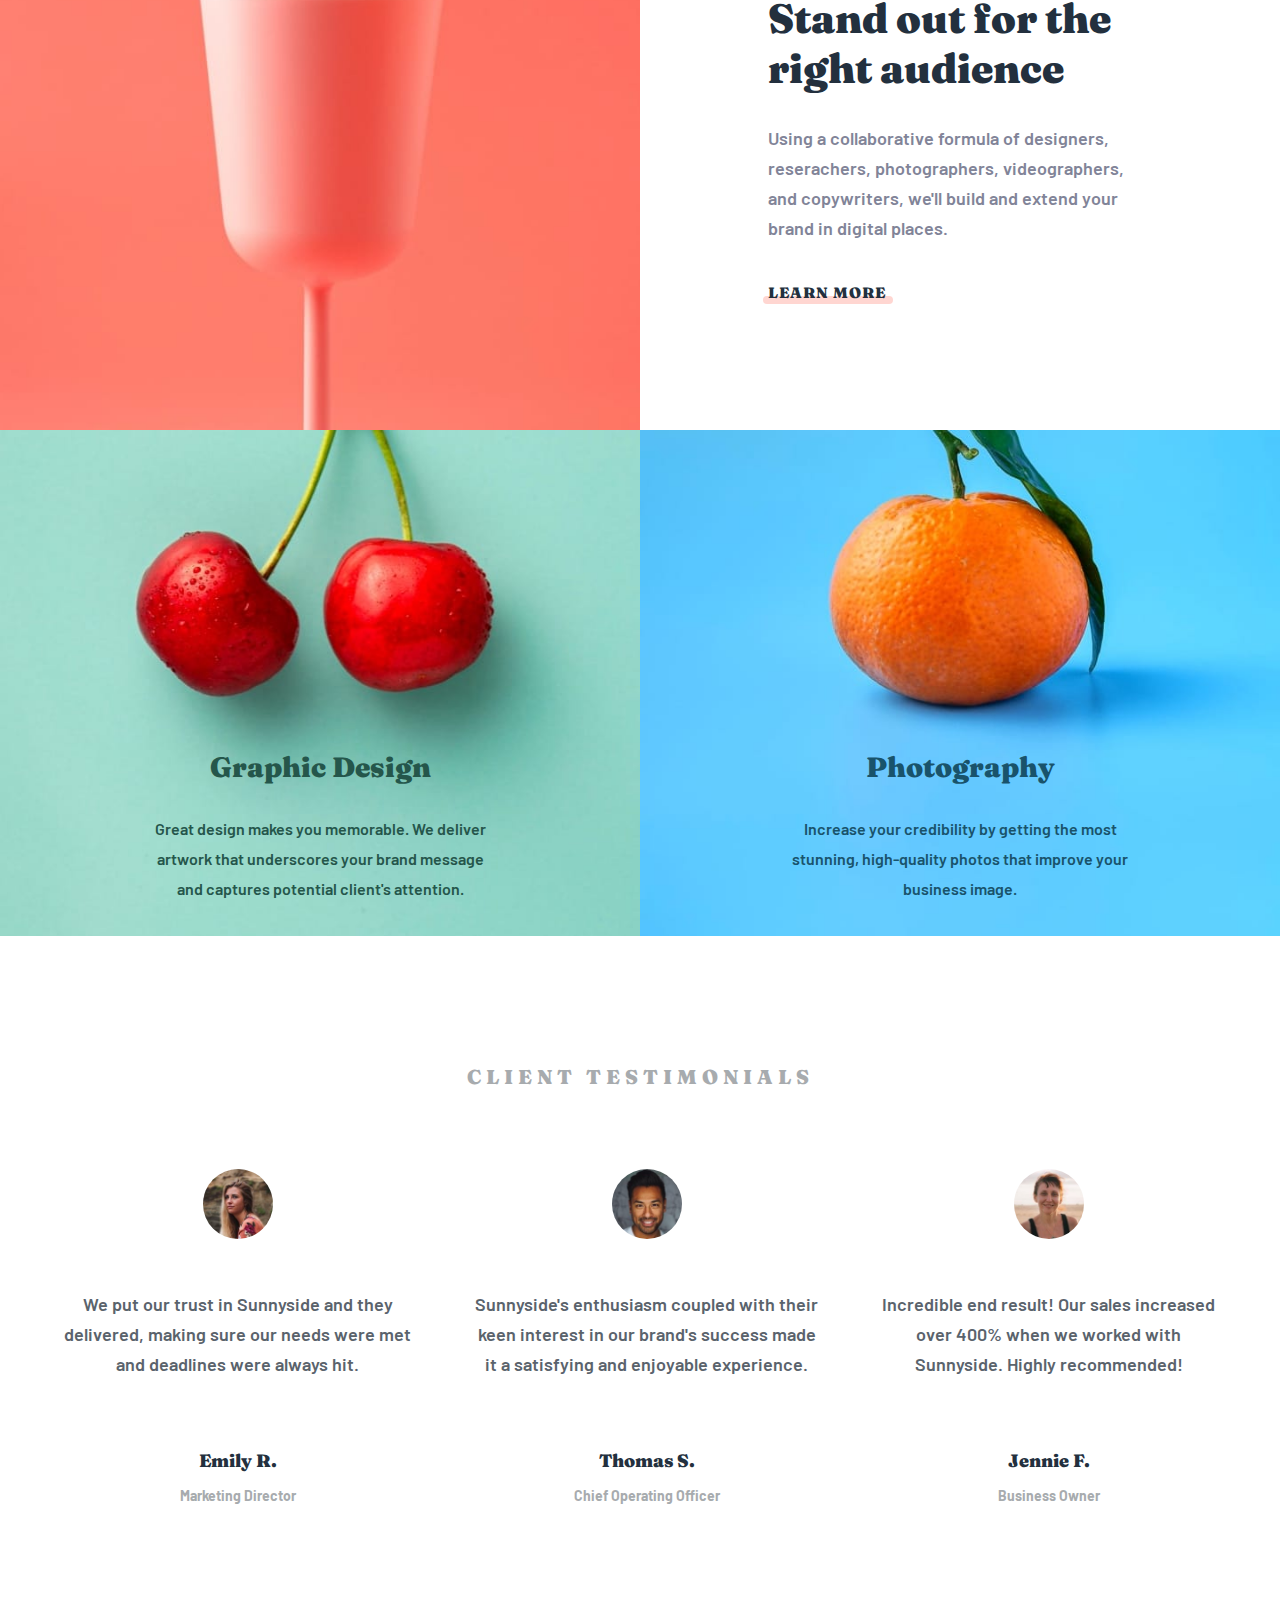
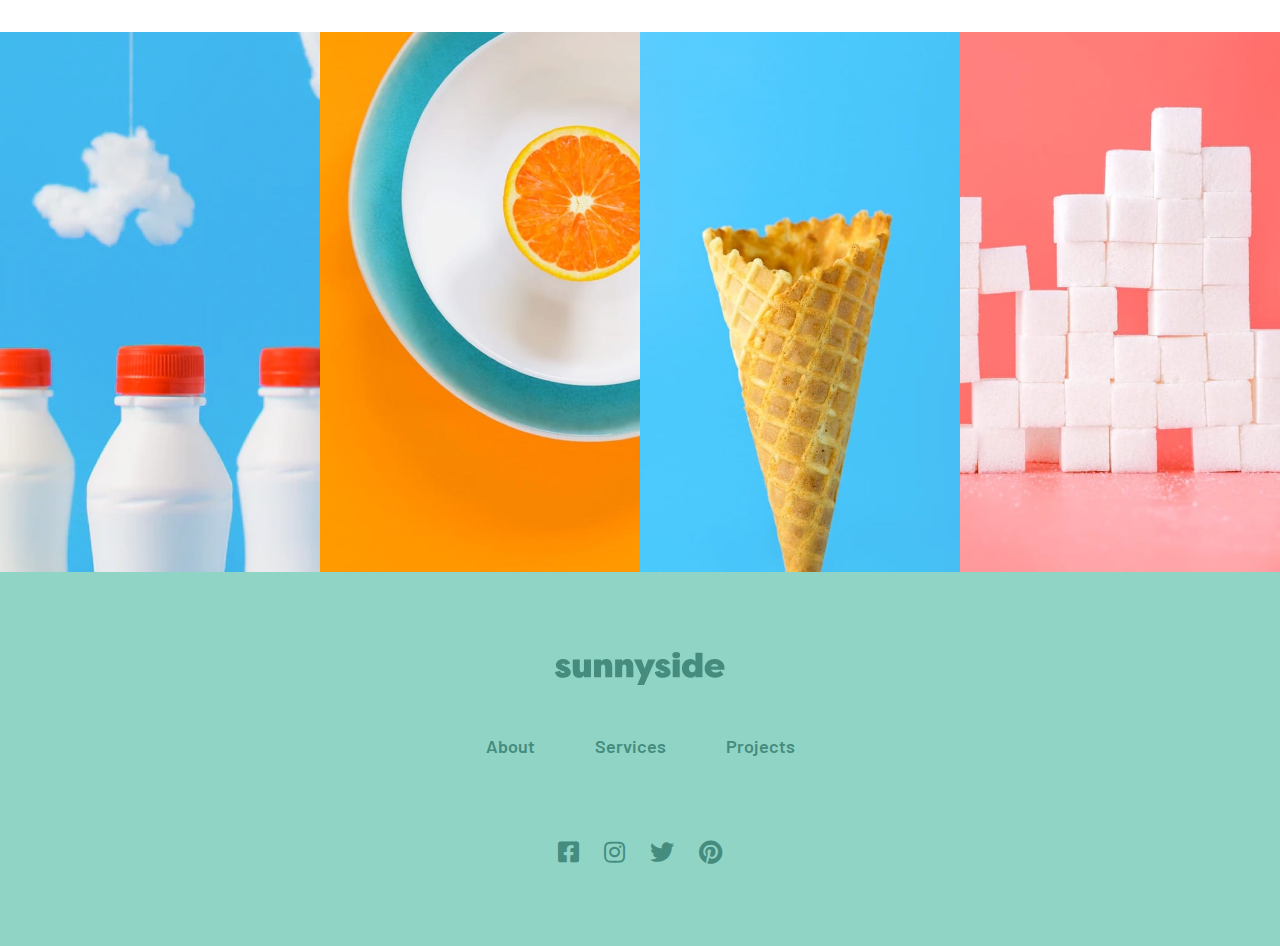
==== commit 01376cfe: "Style: general" ====
--- a/index.html
+++ b/index.html
@@ -11,6 +11,11 @@
     <link rel="stylesheet" href="./src/css/header.css">
     <link rel="stylesheet" href="./src/css/hero.css">
     <link rel="stylesheet" href="./src/css/about.css">
+    <link rel="stylesheet" href="./src/css/services.css">
+    <link rel="stylesheet" href="./src/css/clients.css">
+    <link rel="stylesheet" href="./src/css/projects.css">
+    <link rel="stylesheet" href="./src/css/footer.css">
+    <link rel="stylesheet" href="./src/css/font-awesome.css">
 
     <link rel="preconnect" href="https://fonts.googleapis.com">
     <link rel="preconnect" href="https://fonts.gstatic.com" crossorigin>
@@ -52,33 +57,98 @@
                 <p>
                     We are a full-service creative agency specializing in helping brands grow fast. Engage your clients through compelling visuals that do most of the marketing for you.
                 </p>
-                <a href="#" class="learn-more">Learn more</a>
+                <a href="#" class="learn-more-left">Learn more</a>
             </div>
-            <div clas="about-img">
-
+            <div class="about-img-right">
             </div>
-            <div clas="about-img">
-
+            <div class="about-img-left">
             </div>
             <div class="about-text">
                 <h2>Stand out for the right audience</h2>
                 <p>
                     Using a collaborative formula of designers, reserachers, photographers, videographers, and copywriters, we'll build and extend your brand in digital places.
                 </p>
-                <a href="#" class="learn-more">Learn more</a>
+                <a href="#" class="learn-more-right">Learn more</a>
             </div>
         </section>
         <section id="services">
-
+            <div class="graphic-design">
+                <div class="services-container">
+                    <h2>Graphic Design</h2>
+                    <p>
+                        Great design makes you memorable. We deliver artwork that underscores your brand message and captures potential client's attention.
+                    </p>
+                </div>
+            </div>
+            <div class="photography">
+                <div class="services-container">
+                    <h2>Photography</h2>
+                    <p>Increase your credibility by getting the most stunning, high-quality photos that improve your business image.</p>
+                </div>
+            </div>
         </section>
         <section id="clients">
-
+            <h3>Client Testimonials</h3>
+            <div class="clients-container">
+                <div class="client">
+                    <img src="./src/images/image-emily.jpg" alt="Emily R. Photo">
+                    <p>We put our trust in Sunnyside and they delivered, making sure our needs were met and deadlines were always hit.</p>
+                    <h4>Emily R.</h4>
+                    <span>Marketing Director</span>
+                </div>
+                <div class="client">
+                    <img src="./src/images/image-thomas.jpg" alt="Thomas S. Photo">
+                    <p>Sunnyside's enthusiasm coupled with their keen interest in our brand's success made it a satisfying and enjoyable experience.</p>
+                    <h4>Thomas S.</h4>
+                    <span>Chief Operating Officer</span>
+                </div>
+                <div class="client">
+                    <img src="./src/images/image-jennie.jpg" alt="Jennie F. Photo">
+                    <p>Incredible end result! Our sales increased over 400% when we worked with Sunnyside. Highly recommended!</p>
+                    <h4>Jennie F.</h4>
+                    <span>Business Owner</span>
+                </div>
+            </div>
         </section>
         <section id="projects">
-
+            <div class="project-1"></div>
+            <div class="project-2"></div>
+            <div class="project-3"></div>
+            <div class="project-4"></div>
         </section>
     <footer>
-
+        <img src="./src/images/logo-footer.svg" alt="Sunnyside Logo" class="logo-footer">
+        <nav class="footer-nav">
+            <ul>
+                <li><a href="#about">About</a></li>
+                <li><a href="#services">Services</a></li>
+                <li><a href="#projects">Projects</a></li>
+            </ul>
+        </nav>
+        <nav class="social-media">
+            <ul>
+                <li>
+                    <a href="#">
+                        <i class="fab fa-facebook-square"></i>
+                    </a>
+                </li>
+                <li>
+                    <a href="#">
+                        <i class="fab fa-instagram"></i>
+                    </a>
+                </li>
+                <li>
+                    <a href="#">
+                        <i class="fab fa-twitter"></i>
+                    </a>
+                </li>
+                <li>
+                    <a href="#">
+                        <i class="fab fa-pinterest"></i>
+                    </a>
+                </li>
+            </ul>
+        </nav>
     </footer>
 </body>
 </html>--- a/src/css/global.css
+++ b/src/css/global.css
@@ -17,24 +17,3 @@
     grid-template-columns: repeat(4, 1fr);
     font-family: 'Barlow', sans-serif;
 }
-
-
-#services{
-    grid-area: services;
-    background-color: orchid;
-}
-
-#projects{
-    grid-area: clients;
-    background-color: orangered;
-}
-
-#projects{
-    grid-area: projects;
-    background-color: blueviolet;
-}
-
-footer{
-    grid-area: footer;
-    background-color: var(--lighter-green);
-}--- a/src/css/about.css
+++ b/src/css/about.css
@@ -10,7 +10,6 @@
     flex-direction: column;
     align-items: center;
     justify-content: center;
-    gap: 30px;
 }
 
 .about-text > h2{
@@ -18,6 +17,7 @@
     font-family: 'Fraunces', serif;
     font-size: 4.1rem;
     font-weight: 900;
+    margin-bottom: 30px;
 }
 
 .about-text > p{
@@ -25,4 +25,85 @@
     font-size: 1.8rem;
     font-weight: 600;
     line-height: 3rem;
+    margin-bottom: 40px;
+}
+
+.about-text > .learn-more-left,
+.about-text > .learn-more-right{
+    text-transform: uppercase;
+    font-size: 1.5rem;
+    font-family: 'Fraunces', serif;
+    font-weight: 900;
+    letter-spacing: 0.1rem;
+    align-self: flex-start;
+    color: var(--neutral-blue-1);
+    position: relative;
+    z-index: 1;
+}
+
+.about-text > .learn-more-left::before,
+.about-text > .learn-more-right::before{
+    content:'';
+    position: absolute;
+    height: 8px;
+    width: 130px;
+    border-radius: 15px;
+    top: 13px;
+    left: -5px;
+    z-index: -1;
+    opacity: 0.3;
+}
+
+.learn-more-left::before{
+    background-color: var(--yellow);
+}
+
+.learn-more-right::before{
+    background-color: var(--red);
+}
+
+.learn-more-left:hover::before,
+.learn-more-right:hover::before{
+    opacity: 0.9;
+}
+
+.about-img-right{
+    background: url('../images/desktop/image-transform.jpg') center center / cover no-repeat;
+}
+
+.about-img-left{
+    background: url('../images/desktop/image-stand-out.jpg') center center / cover no-repeat;
+}
+
+@media(max-width:768px){
+
+    #about{
+        grid-template-columns: 1fr;
+        grid-template-rows: repeat(4, 1fr);
+    }
+
+    .about-text{
+        text-align: center;
+    }
+
+    .learn-more-left,
+    .learn-more-right{
+        width: 100%;
+        align-self: center;
+    }
+
+    .about-text{
+        padding: 10% 5%;
+        height: 450px;
+    }
+
+    .about-text > h2{
+        font-size: 3.2rem;
+    }
+
+    .about-text > .learn-more-left::before,
+    .about-text > .learn-more-right::before{
+        left: 50%;
+        transform: translateX(-50%);
+    }
 }--- a/src/css/services.css
+++ b/src/css/services.css
@@ -0,0 +1,61 @@
+#services{
+    grid-area: services;
+    display: grid;
+    grid-template-columns: 1fr 1fr;
+    text-align: center;
+    background-color: orange;
+}
+
+.graphic-design{
+    background: url('../images/desktop/image-graphic-design.jpg') top center / cover no-repeat;
+    color: var(--darker-green);
+    display: flex;
+    justify-content: center;
+}
+
+.photography{
+    background: url('../images/desktop/image-photography.jpg') top center / cover no-repeat;
+    color: var(--blue);
+    display: flex;
+    justify-content: center;
+}
+
+.services-container > h2{
+    font-size: 2.8rem;
+    font-family: 'Fraunces', serif;
+    font-weight: 900;
+    margin-bottom: 30px;
+}
+
+.services-container > p{
+    font-size: 1.6rem;
+    font-weight: 600;
+    line-height: 3rem;
+}
+
+.services-container{
+    align-self: self-end;
+    max-width: 350px;
+    margin: 50% 0 5%;
+}
+
+@media(max-width:768px){
+
+    #services{
+        grid-template-columns: 1fr;
+        grid-template-rows: repeat(2, 1fr);
+    }
+
+    .photography,
+    .graphic-design{
+        height: 600px;
+    }
+
+    .services-container{
+        margin: 50% 5% 10% 5%;
+    }
+
+    .about-img-right {
+        order: -1; /* Reordena a imagem para aparecer antes da .about-text */
+    }
+}
--- a/src/css/clients.css
+++ b/src/css/clients.css
@@ -0,0 +1,89 @@
+#clients{
+    grid-area: clients;
+    justify-content: center;
+    align-items: center;
+    display: flex;
+    flex-direction: column;
+    gap: 80px;
+    padding: 10% 5%;
+    color: var(--neutral-blue-1);
+}
+
+#clients > h3{
+    text-transform: uppercase;
+    font-family: 'Fraunces', serif;
+    font-size: 2rem;
+    letter-spacing: 0.5rem;
+    color: var(--neutral-blue-4);
+    font-weight: 900;
+    text-align: center;
+}
+
+.clients-container{
+    display: flex;
+    gap: 60px;
+    justify-content: space-between;
+}
+
+.client{
+    display: flex;
+    flex-direction: column;
+    align-items: center;
+    max-width: 350px;
+}
+
+.client > img{
+    width: 70px;
+    height: 70px;
+    border-radius: 50%;
+    margin-bottom: 50px;
+}
+
+.client > p{
+    font-size: 1.8rem;
+    text-align: center;
+    color: var(--neutral-blue-2);
+    font-weight: 600;
+    line-height: 3rem;
+    margin-bottom:70px;
+}
+
+.client > h4{
+    font-family: 'Fraunces', serif;
+    font-size: 1.8rem;
+    font-weight: 900;
+    margin-bottom: 15px;
+}
+
+.client > span{
+    color: var(--neutral-blue-4);
+    font-size: 1.4rem;
+    font-weight: 700;
+}
+
+@media(max-width:1000px){
+
+    #clients{
+        padding: 15% 0;
+    }
+
+    .clients-container{
+        flex-direction: column;
+    }
+
+    #clients > h3{
+        font-size: 1.6rem;
+        font-weight: 900;
+    }
+
+    .client > img{
+        margin-bottom: 30px;
+    }
+
+    .client > p{
+        margin-bottom: 30px;
+    }
+    .clients-container{
+        margin: 0 5%;
+    }
+}--- a/src/css/projects.css
+++ b/src/css/projects.css
@@ -0,0 +1,30 @@
+#projects{
+    grid-area: projects;
+    display: grid;
+    grid-template-columns: repeat(4, 1fr);
+    height: 60vh;
+}
+
+.project-1{
+    background: url('../images/desktop/image-gallery-milkbottles.jpg') center center / cover no-repeat;
+}
+
+.project-2{
+    background: url('../images/desktop/image-gallery-orange.jpg') center center / cover no-repeat;
+}
+
+.project-3{
+    background: url('../images/desktop/image-gallery-cone.jpg') center center / cover no-repeat;
+}
+
+.project-4{
+    background: url('../images/desktop/image-gallery-sugarcubes.jpg') center center / cover no-repeat;
+}
+
+@media(max-width:768px){
+
+    #projects{
+        grid-template-columns: 1fr 1fr;
+        grid-template-rows: repeat(2, 1fr);
+    }
+}
--- a/src/css/footer.css
+++ b/src/css/footer.css
@@ -0,0 +1,36 @@
+footer{
+    grid-area: footer;
+    display: flex;
+    flex-direction: column;
+    align-items: center;
+    padding: 80px 0;
+    color: var(--lighter-green);
+    background-color: #90D4C5;
+}
+
+footer > .logo-footer{
+    margin-bottom: 50px;
+    width: 170px;
+}
+
+.footer-nav > ul{
+    display: flex;
+    gap: 60px;
+    margin-bottom: 80px;
+    font-size: 1.8rem;
+    font-weight: 600;
+}
+
+.footer-nav > ul > li > a:hover {
+    color: #fff;
+}
+
+.social-media > ul{
+    display: flex;
+    gap: 25px;
+    font-size: 2.4rem;
+}
+
+.social-media > ul > li > a:hover {
+    color: #fff;
+}
